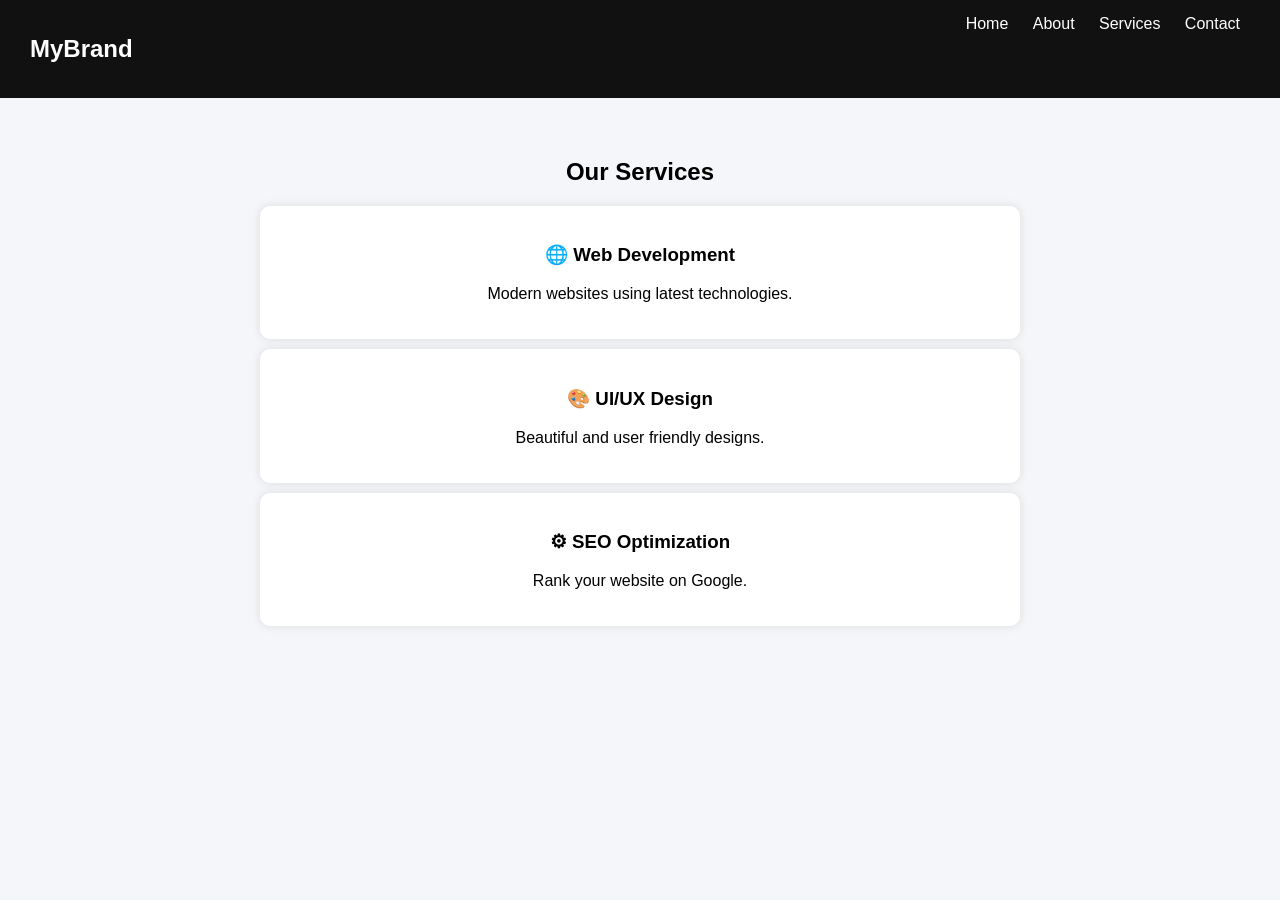
==== services.html @ cda10baf "Initial commit" ====
<!DOCTYPE html>
<html>
<head>
    <title>Services</title>
    <link rel="stylesheet" href="style.css">
</head>
<body>

<nav>
    <h2>MyBrand</h2>
    <div>
        <a href="index.html">Home</a>
        <a href="about.html">About</a>
        <a href="services.html">Services</a>
        <a href="contact.html">Contact</a>
    </div>
</nav>

<section class="page">
    <h1>Our Services</h1>

    <div class="service-box">
        <h3>🌐 Web Development</h3>
        <p>Modern websites using latest technologies.</p>
    </div>

    <div class="service-box">
        <h3>🎨 UI/UX Design</h3>
        <p>Beautiful and user friendly designs.</p>
    </div>

    <div class="service-box">
        <h3>⚙ SEO Optimization</h3>
        <p>Rank your website on Google.</p>
    </div>

</section>

</body>
</html>
---- style.css ----
body {
    margin: 0;
    font-family: Arial;
    background: #f4f6f9;
}

/* NAVBAR */
nav {
    display: flex;
    justify-content: space-between;
    padding: 15px 30px;
    background: #111;
    color: white;
}

nav a {
    color: white;
    margin: 10px;
    text-decoration: none;
}

/* HERO */
.hero {
    text-align: center;
    padding: 80px;
    background: linear-gradient(45deg, #4CAF50, #2e7d32);
    color: white;
}

.hero button {
    padding: 10px 20px;
    border: none;
    cursor: pointer;
}

/* CARDS */
.cards {
    display: flex;
    justify-content: center;
    margin: 40px;
}

.card {
    background: white;
    padding: 20px;
    margin: 10px;
    border-radius: 10px;
    box-shadow: 0 0 10px #ccc;
}

/* PAGE */
.page {
    padding: 40px;
    text-align: center;
}

/* SERVICE BOX */
.service-box {
    background: white;
    margin: 10px auto;
    padding: 20px;
    width: 60%;
    border-radius: 10px;
    box-shadow: 0 0 10px #ddd;
}

/* FORM */
input, textarea {
    width: 60%;
    padding: 10px;
    margin: 10px;
}

button {
    padding: 10px 20px;
    background: black;
    color: white;
    border: none;
    cursor: pointer;
}
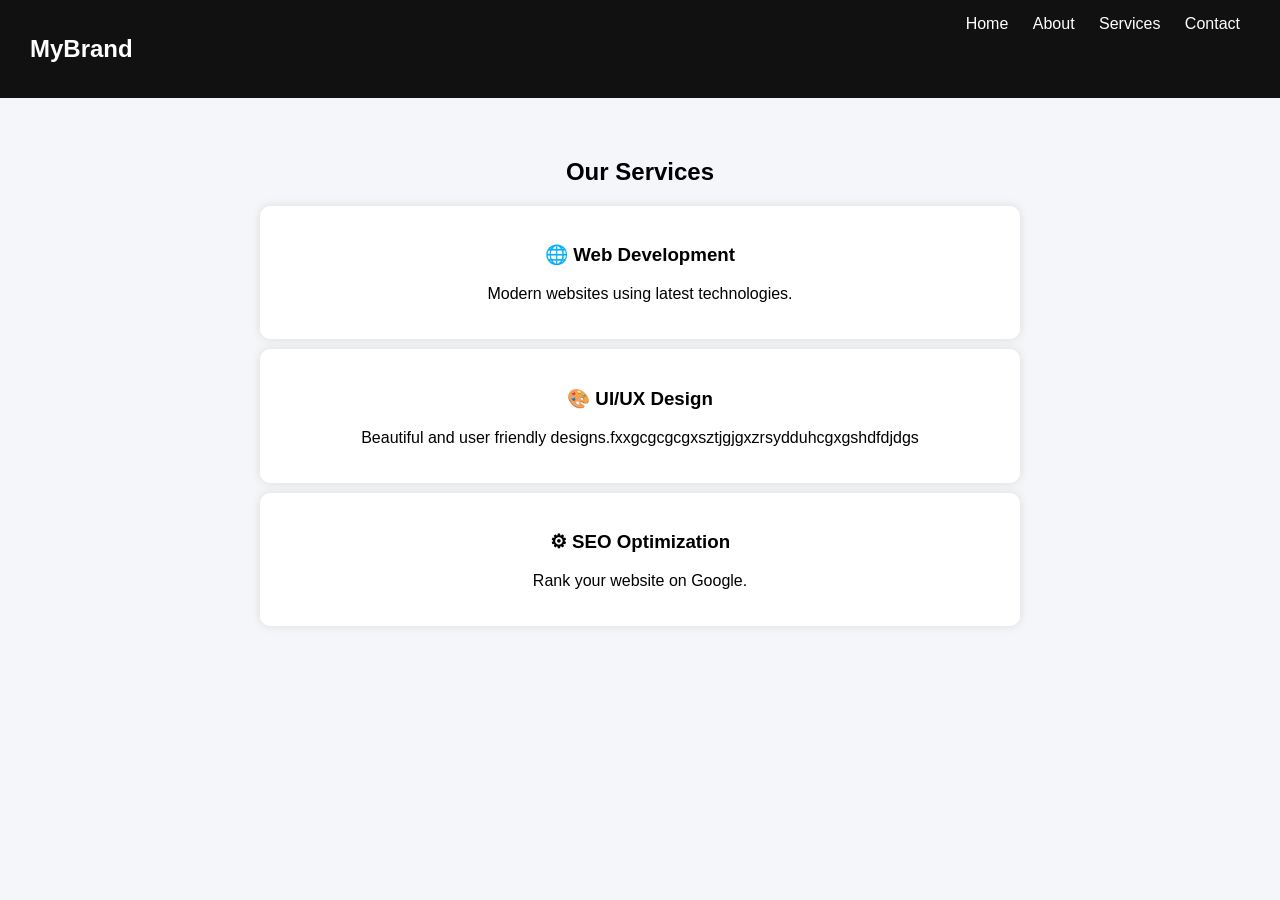
==== commit 61d1afa3: "Update services.html" ====
--- a/services.html
+++ b/services.html
@@ -26,7 +26,7 @@
 
     <div class="service-box">
         <h3>🎨 UI/UX Design</h3>
-        <p>Beautiful and user friendly designs.</p>
+        <p>Beautiful and user friendly designs.fxxgcgcgcgxsztjgjgxzrsydduhcgxgshdfdjdgs</p>
     </div>
 
     <div class="service-box">
@@ -37,4 +37,4 @@
 </section>
 
 </body>
-</html>+</html>
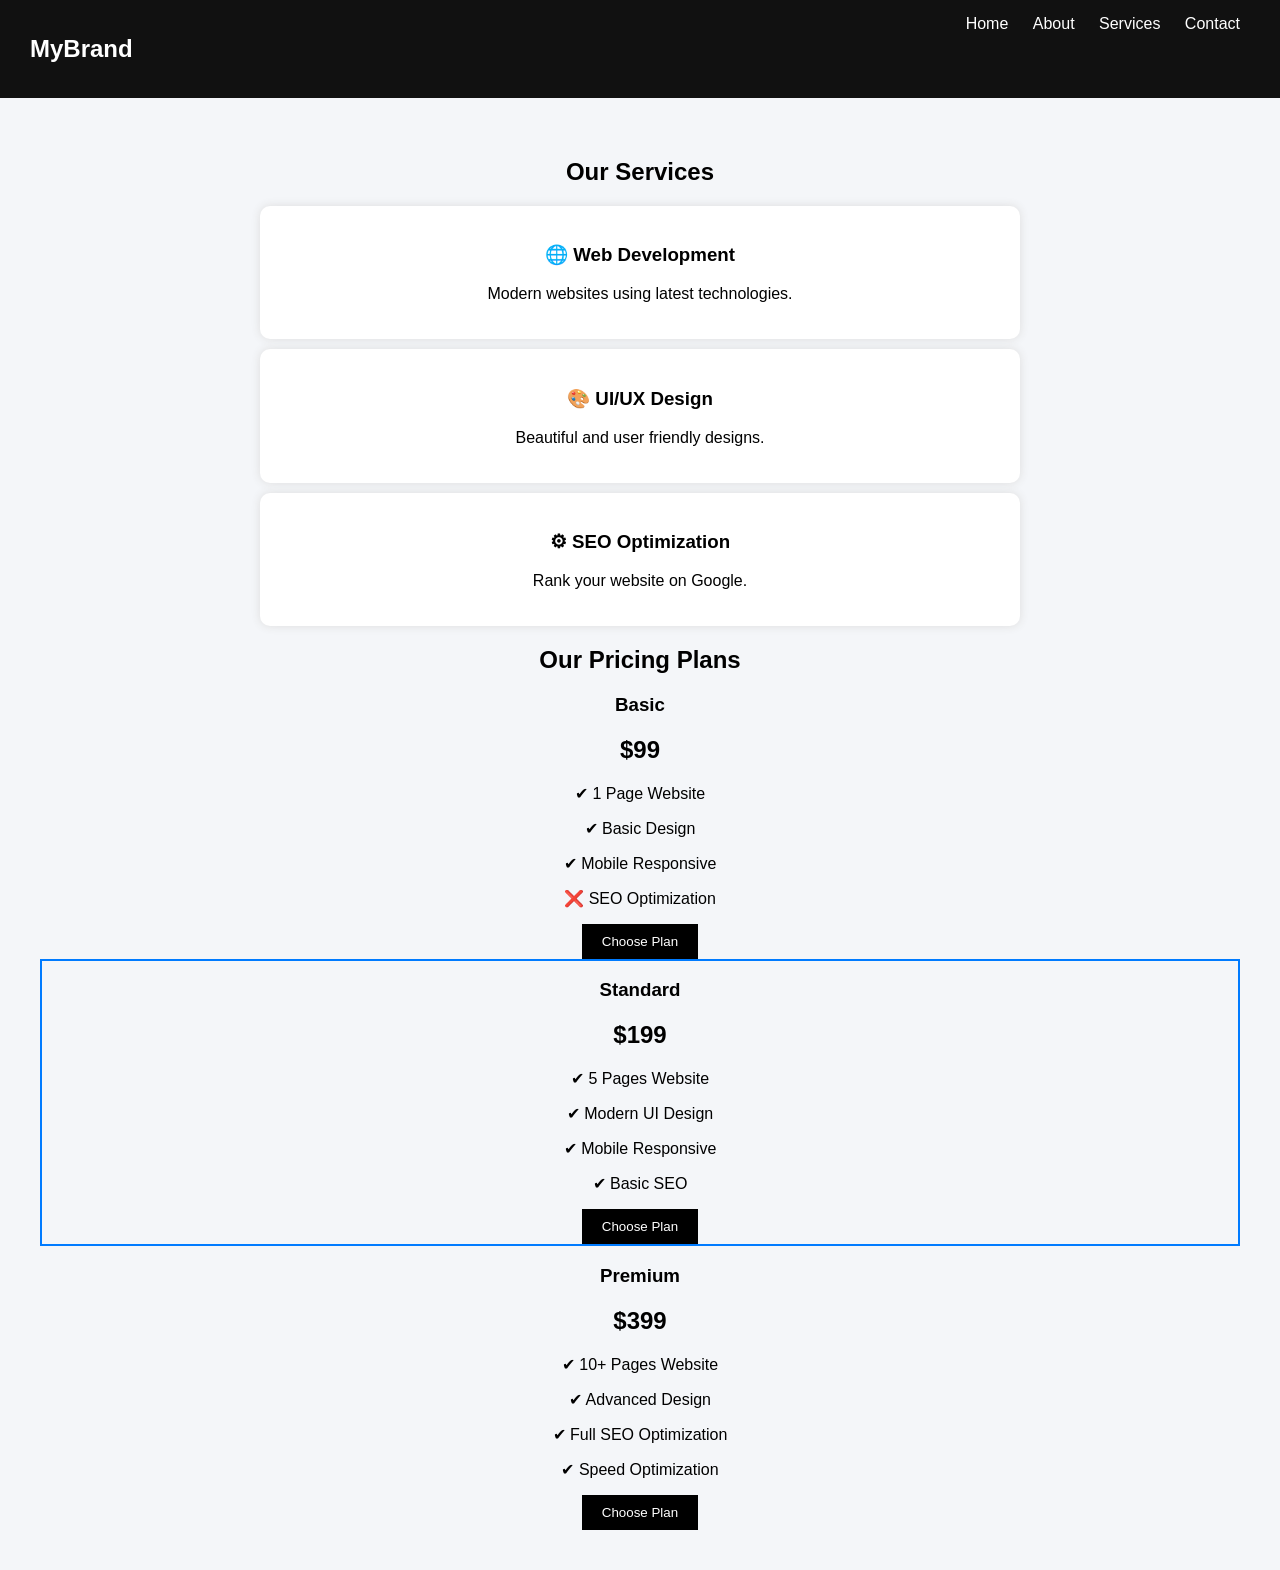
==== commit cad2fa8c: "Add pricing plans section to services.html Added pricing plans section with three options: Basic, St" ====
--- a/services.html
+++ b/services.html
@@ -26,13 +26,49 @@
 
     <div class="service-box">
         <h3>🎨 UI/UX Design</h3>
-        <p>Beautiful and user friendly designs.fxxgcgcgcgxsztjgjgxzrsydduhcgxgshdfdjdgs</p>
+        <p>Beautiful and user friendly designs.</p>
     </div>
 
     <div class="service-box">
         <h3>⚙ SEO Optimization</h3>
         <p>Rank your website on Google.</p>
     </div>
+    <!-- Pricing Plans -->
+<h2>Our Pricing Plans</h2>
+
+<div class="pricing-container">
+
+    <div class="pricing-box">
+        <h3>Basic</h3>
+        <h2>$99</h2>
+        <p>✔ 1 Page Website</p>
+        <p>✔ Basic Design</p>
+        <p>✔ Mobile Responsive</p>
+        <p>❌ SEO Optimization</p>
+        <button>Choose Plan</button>
+    </div>
+
+    <div class="pricing-box" style="border:2px solid #007BFF;">
+        <h3>Standard</h3>
+        <h2>$199</h2>
+        <p>✔ 5 Pages Website</p>
+        <p>✔ Modern UI Design</p>
+        <p>✔ Mobile Responsive</p>
+        <p>✔ Basic SEO</p>
+        <button>Choose Plan</button>
+    </div>
+
+    <div class="pricing-box">
+        <h3>Premium</h3>
+        <h2>$399</h2>
+        <p>✔ 10+ Pages Website</p>
+        <p>✔ Advanced Design</p>
+        <p>✔ Full SEO Optimization</p>
+        <p>✔ Speed Optimization</p>
+        <button>Choose Plan</button>
+    </div>
+
+</div>
 
 </section>
 
